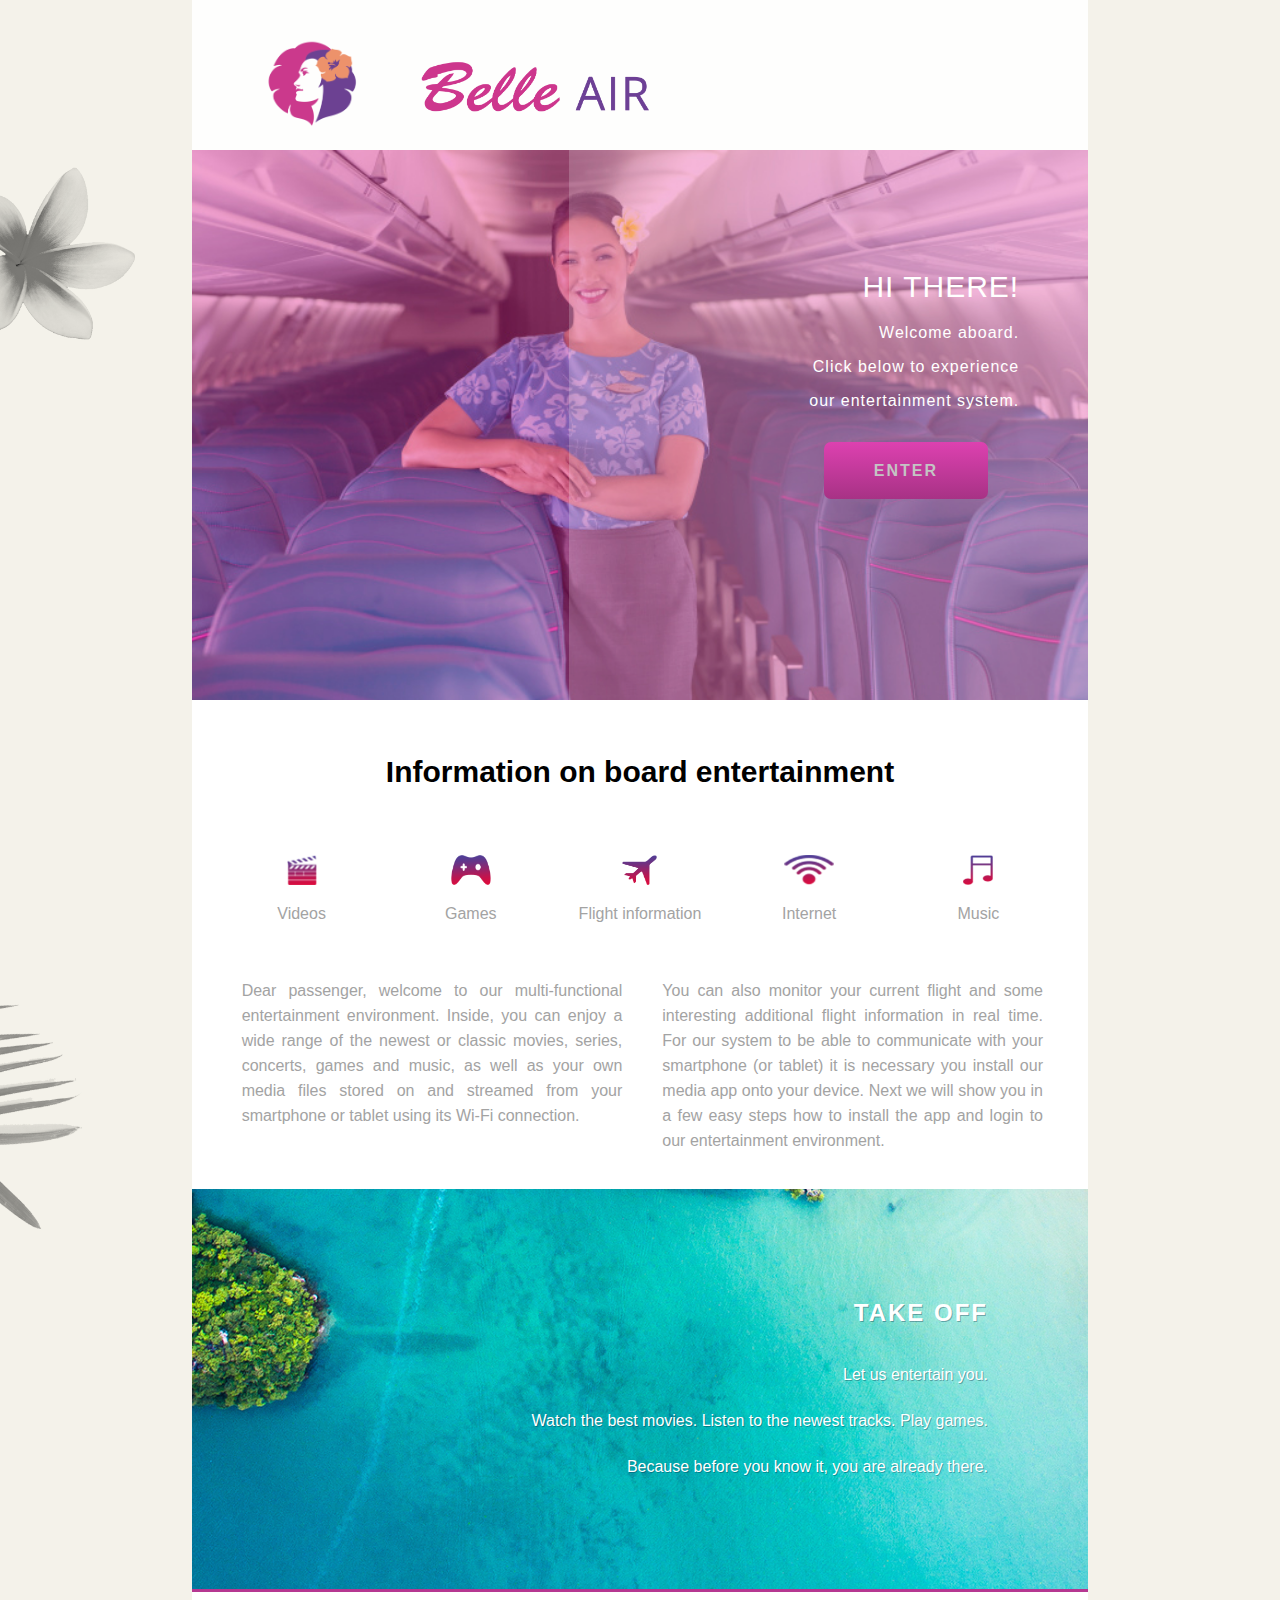
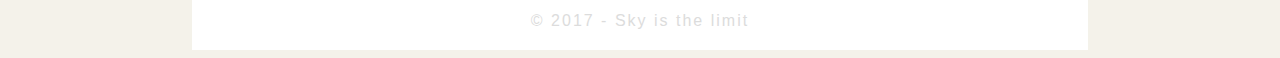
==== web/index.html @ 23a6c128 "New commit Nico Version 3.4 Added working solution for JSON API and AJAX FlightInfo" ====
<!DOCTYPE html>
<!--
Comment from Nico:
Sprint3 Commit in GitHub toegevoegd
New commit Nico Version 3.4
Added working solution for JSON API and AJAX FlightInfo
Open http://localhost:8080/skyisthelimit/index.html in browser to view this page.
Open http://localhost:8080/skyisthelimit/resources/greeting in  browser to view RESTful app.
GitHub SSH: git@github.com:Nico-Bijl/skyisthelimit.git
GitHub HTTPS: https://github.com/Nico-Bijl/skyisthelimit.git
-->
<html lang="en-US">
<head>
<meta charset="UTF-8">
<meta http-equiv="X-UA-Compatible" content="IE=edge">
<meta name="viewport" content="width=device-width, initial-scale=1">
<title>Download viewer</title>
<link href="font-awesome-4.7.0/css/font-awesome.min.css">
<link href="styles.css" rel="stylesheet" type="text/css">
</head>
<body>

<section class="mobile" id="hero">
 
 <a class="button2" href="download.html" target="_top">Download</a>
  <h1 class="inbox">Welcome aboard.</h1>
  <p class="inbox">Download to experience </p>
  <p class="inbox">our entertainment system.</p>
    </section>

<!-- header -->

 <header>
    <section class="header" id="header">
      <div class="logo" id="logo"> <a href="#" target="_self"><img src="img/logo.png" alt="logo" style="width:100px; height:auto;"> </a></div>
      <div class="logotext" id="logotext"> <img src="img/logo_belle.png" alt="Belle AIR" style="width:250px; height:auto;" width="100"> </div>
    </section>
  </header>
  
<!-- Main Container -->

<div class="container"> 
  
  <!-- Navigation -->
  
 
  
  <!-- slider -->
  <section class="hero" id="hero">
    <div class="box">
      <h1 class="inbox" style="font-weight: lighter;">HI THERE!</h1>
      <p class="inbox">Welcome aboard.</p>
      <p class="inbox">Click below to experience</p>
      <p class="inbox">our entertainment system.</p>
      <br>
      <br>
      
      
        <!-- button popup --><a class="button" href="./home_menu.html" target="_top">Enter</a></div>
      
  </section>
  
  <!-- About Section -->
  <section class="about" id="about">
    <h1 class="quote_column">Information on board entertainment<br>
    </h1>
    <div class="gallery">
    <div class="thumbnail">
      <p><img src="img/icons/movie.png" alt="videos" style="width:30px;height:30px;"></p>
      
      <p>Videos</p>
    </div>
    <div class="thumbnail">
      <p><img src="img/icons/game.png" alt="games" style="width:40px;height:30px;"></p>
      
      <p>Games</p>
    </div>
    <div class="thumbnail">
      <p><img src="img/icons/plane.png" alt="flight info" style="width:35px;height:30px;"></p>
     
      <p>Flight information</p>
    </div>
    <div class="thumbnail">
      <p><img src="img/icons/wifi.png" alt="internet" style="width:50px;height:30px;"></p>
      
      <p>Internet</p>
    </div>
    <div class="thumbnail">
      <p><img src="img/icons/muziek.png" alt="music" style="width:30px;height:30px;"></p>
          <p>Music</p>
    </div>
  </div>
       
      <div>
        <p class="text_column">You can also monitor your current flight and some interesting additional flight information in real time. For our system to be able to communicate with your smartphone (or tablet) it is necessary you install our media app onto your device. Next we will show you in a few easy steps how to install the app and login to our entertainment environment. </p>
        <p class="text_column">Dear passenger, welcome to our multi-functional entertainment environment. Inside, you can enjoy a wide range of the newest or classic movies, series, concerts, games and music, as well as your own media files stored on and streamed from your smartphone or tablet using its Wi-Fi connection. </p>
      </div>
  </section>
  
  <!-- Parallax  -->
  <section class="banner" style="text-shadow: 1px 1px rgba(5,5,35,0.3);">
    <h2 class="parallax" >TAKE OFF</h2>
    <p class="parallax_description">Let us entertain you.<br>
      <br>
      Watch the best movies. Listen to the newest tracks. Play games.<br>
      <br>
      Because before you know it, you are already there. </p>
  </section>
  
  <!-- Stats Gallery  -->

  
  <!-- Footer Section -->
  <section class="footer_banner" id="contact"> </section>
  <!-- Copyrights Section -->
  <div class="copyright">&copy; 2017 - Sky is the limit </div>
</div>
<!-- Main Container Ends -->
</body>
</html>
---- web/styles.css ----
@charset "UTF-8";
/* Body */
body {
	font-family: "Helvetica Neue", Helvetica, Arial, "sans-serif";
	background-color: #f4f2ea;
	background-image: url(./img/flower1.png);
	background-repeat: no-repeat;
	background-size: contain;
	margin-top: 0;
	margin-right: 0px;
	margin-left: 0px;
	font-style: normal;
	font-weight: 200;
}

.mobile	{
	display: none
}

/* header */

.header {
	width: 70%;
	height: 150px;
	position: fixed;
	top: 0;
	left: 0;
	right: 0;
	background-color: rgba(255,255,255,0.9);
	margin-left: auto;
	margin-right: auto;
}

.logo {
	color: #fff;
	width: 150px;
	float: left;
	margin-top: 30px;
	margin-left: 70px;
	margin-bottom: 100px;
}
.logotext {
	color: #fff;
	width: 100px;
	float: left;
	margin-top: 50px;
	margin-left: 0px;
	margin-bottom: 100px;
}

/* container */

.container {
	width: 70%;
	margin-top: 150px;
	margin-left: auto;
	margin-right: auto;
	background-color: #FFFFFF;
}


	


/* slider */
.hero {
	background-color: #B3B3B3;
	background-image: url(./img/welkomheader.jpg);
	padding-top: 0px;
	padding-bottom: 0px;
	background-repeat: no-repeat;
	background-clip: content-box;
	background-size: cover;
	height:auto;
}
.box {
	width: 30%;
	height: 300px;
	background: rgba(255,255,255,0.2);
	padding: 100px 100px 150px 150px;
	text-align: right;
	color: #FFFFFF;
	font-weight: lighter;
	letter-spacing: 1px;
	margin-left: auto; 
}

.inbox{
	text-align: right;
	width: 300px;
	}

.button {
	width: 200px;
	padding: 20px 50px;
	float:inherit;
	right: 20%;
	text-align: center;
	text-transform: uppercase;
	font-weight: bold;
	letter-spacing: 2px;
	transition: all 0.3s linear;
	border-radius: 7px;
	color: #C4C4C4;
	background-image: -webkit-linear-gradient(#dd41b0, #a73285);
	background-image: -o-linear-gradient(#dd41b0, #a73285);
	background-image: -moz-linear-gradient(#dd41b0, #a73285);
	background-image: linear-gradient(#dd41b0, #a73285);
	text-decoration: none;
}
.button:hover {
	background-image: -webkit-linear-gradient(#ee47be, #b63992);
	background-image: -o-linear-gradient(#ee47be, #b63992);
	background-image: -moz-linear-gradient(#ee47be, #b63992);
	background-image: linear-gradient(#ee47be, #b63992);
	color: #FFFFFF;
	cursor: pointer;
}
.overlay {
	position: fixed;
	top: 0;
	bottom: 0;
	left: 0;
	right: 0;
	background: rgba(0, 0, 0, 0.7);
	transition: opacity 500ms;
	visibility: hidden;
	opacity: 0;
}
.overlay:target {
	visibility: visible;
	opacity: 1;
}
.popup {
	
	width: 400px;
	position: relative;
	margin: 10% auto;
	padding: 5px 20px 13px 20px;
	border-radius: 10px;
	background: #F4F2EA;
}
.popup h2 {
	margin: 50px;
	padding: 50px;
	color: #333;
	font-family: Tahoma, Arial, sans-serif;
}
.popup .close {
	position: absolute;
	top: 20px;
	right: 30px;
	transition: all 200ms;
	font-size: 30px;
	font-weight: bold;
	text-decoration: none;
	color: #fff;
}
.popup .close:hover {
	color: #fff;
}

/* text */

.quote_column{
	width: 100%;
	text-align: center;	
	
	
}
h1 {
    font-size: 30px;
}

.text_column {
	width: 45%;
	text-align: justify;
	font-weight: lighter;
	line-height: 25px;
	float: right;
	padding-left: 20px;
	padding-right: 20px;
	color: #A3A3A3;
}
.about {
	padding-left: 25px;
	padding-right: 25px;
	padding-top: 35px;
	display:inline-block;
	background-color: #FFFFFF;
	margin-top: 0px;
}
/* Stats Gallery */
.stats {
	color: #717070;
	margin-bottom: 5px;
}
.gallery {
	clear: both;
	display: inline-block;
	width: 100%;
	background-color: #FFFFFF;
	/* [disabled]min-width: 400px;
*/
	padding-bottom: 35px;
	padding-top: 0px;
	margin-top: -5px;
	margin-bottom: 0px;
}
.thumbnail {
	width: 20%;
	text-align: center;
	float: left;
	margin-top: 35px;
}
.gallery .thumbnail h4 {
	margin-top: 5px;
	margin-right: 5px;
	margin-bottom: 5px;
	margin-left: 5px;
	color: #52BAD5;
}
.gallery .thumbnail p {
	margin-bottom: 0px;
	margin-left: 0px;
	color: #A3A3A3;
}



/* Parallax Section */
.banner {
	background-image: url(./img/island.jpg);
	height: 400px;
	background-attachment: fixed;
	background-size: cover;
	background-repeat: no-repeat;
}
.parallax {
	color: #FFFFFF;
	text-align: right;
	padding-right: 100px;
	padding-top: 110px;
	letter-spacing: 2px;
	margin-top: 20px;
}
.parallax_description {
	color: #FFFFFF;
	text-align: right;
	padding-right: 100px;
	width: 70%;
	float: right;
	font-weight: lighter;
	line-height: 23px;
}
/* More info */
footer {
	background-color: #FFFFFF;
	padding-bottom: 35px;
}



.copyright {
	text-align: center;
	padding-top: 20px;
	padding-bottom: 20px;
	background-color: #FFFFFF;
	color: #DCDCDC;
	letter-spacing: 2px;
	border-top-width: 2px;
}
.footer_banner {
	background-color: #ffffff;
	border-top: 3px solid #b63791
}
footer {
	display: inline-block;
	margin-top: 20px;
	margin-bottom: 20px;
}
.hidden {
	display: none;
}

/* Ipad & bigger phone */

@media (max-width: 800px){
	.header {
	width: 100%;
	height: 150px;
	background-color: #FFFFFF;
	}
	.container {
		padding-top: 50px;
	width: 100%;
	background-color: #FFFFFF;
}
	
	.inbox{
		text-align: center;
		padding: auto;
	}
	
	
}

@media (max-width: 1230px){
	.text_column {
	width: 90%;
	text-align: justify;
	font-weight: lighter;
	line-height: 25px;
	float: right;
	padding-right: 40px;
	color: #A3A3A3;
}
	
	.inbox{
	width: 200px;	
	text-align: justify;
		
	}
}

@media (max-width: 400px){
    .body {
        width: 100% !important;
    }

}
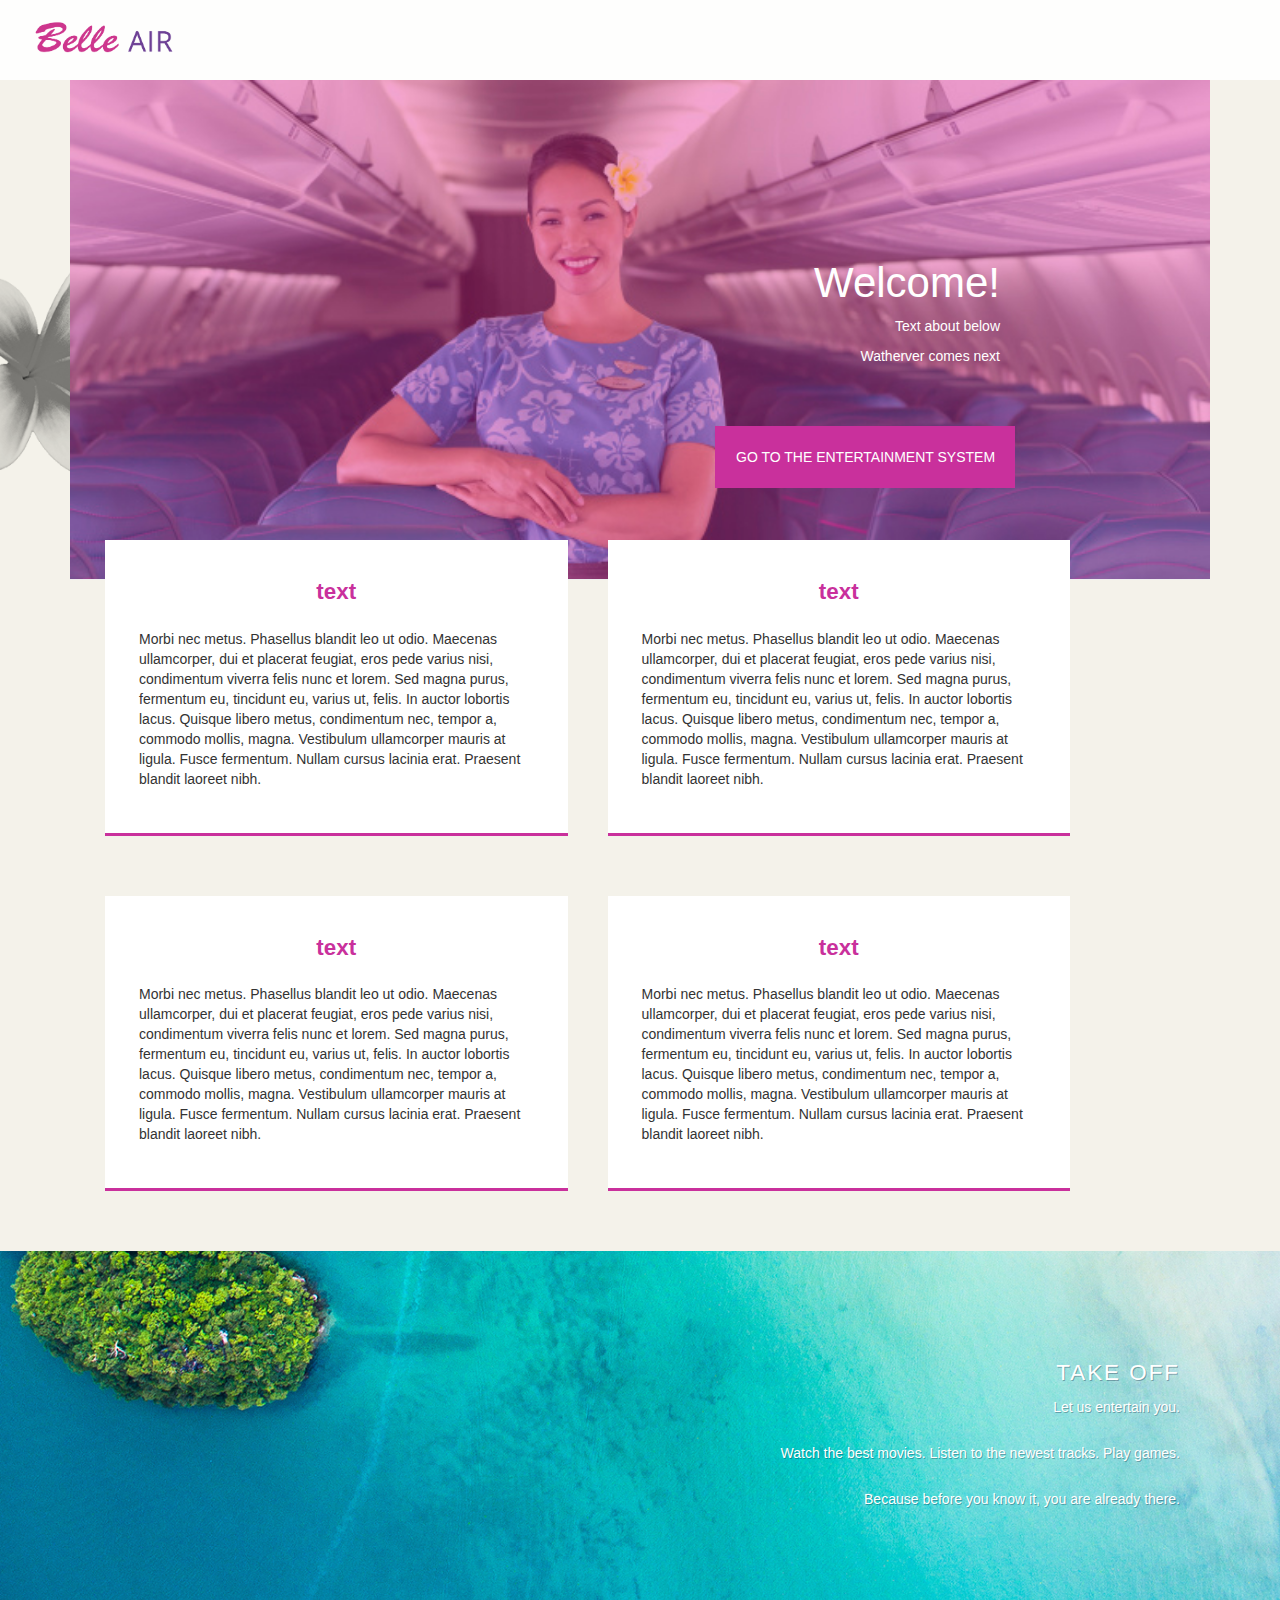
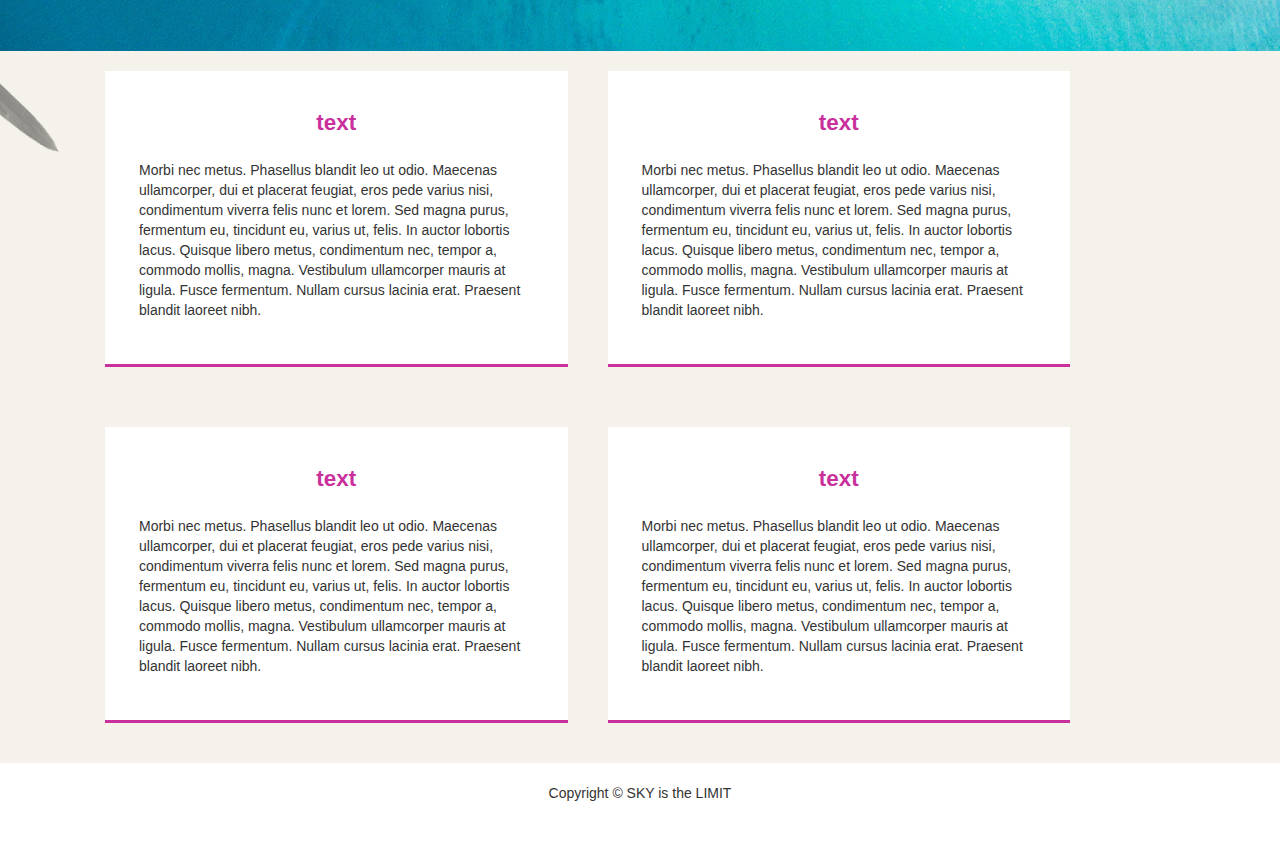
==== commit 88fe5175: "Final commit Nico Version 4.4" ====
--- a/web/index.html
+++ b/web/index.html
@@ -1,120 +1,180 @@
- <!DOCTYPE html>
-<!--
-Comment from Nico:
-Sprint3 Commit in GitHub toegevoegd
-New commit Nico Version 3.4
-Added working solution for JSON API and AJAX FlightInfo
-Open http://localhost:8080/skyisthelimit/index.html in browser to view this page.
-Open http://localhost:8080/skyisthelimit/resources/greeting in  browser to view RESTful app.
-GitHub SSH: git@github.com:Nico-Bijl/skyisthelimit.git
-GitHub HTTPS: https://github.com/Nico-Bijl/skyisthelimit.git
--->
-<html lang="en-US">
+<!doctype html>
+
+<html lang="en">
+
 <head>
 <meta charset="UTF-8">
 <meta http-equiv="X-UA-Compatible" content="IE=edge">
 <meta name="viewport" content="width=device-width, initial-scale=1">
-<title>Download viewer</title>
-<link href="font-awesome-4.7.0/css/font-awesome.min.css">
-<link href="styles.css" rel="stylesheet" type="text/css">
+<title>Help</title>
+<link rel="stylesheet" href="font-awesome-4.7.0/css/font-awesome.min.css">
+<!-- Bootstrap -->
+<link rel="stylesheet" href="./css/bootstrap.min.css">
+<!-- Normal css -->
+<link rel="stylesheet" href="main_sub_styles.css">
 </head>
+
+<!-- Body -->
 <body>
 
-<section class="mobile" id="hero">
- 
- <a class="button2" href="download.html" target="_top">Download</a>
-  <h1 class="inbox">Welcome aboard.</h1>
-  <p class="inbox">Download to experience </p>
-  <p class="inbox">our entertainment system.</p>
-    </section>
-
-<!-- header -->
-
- <header>
-    <section class="header" id="header">
-      <div class="logo" id="logo"> <a href="#" target="_self"><img src="img/logo.png" alt="logo" style="width:100px; height:auto;"> </a></div>
-      <div class="logotext" id="logotext"> <img src="img/logo_belle.png" alt="Belle AIR" style="width:250px; height:auto;" width="100"> </div>
-    </section>
-  </header>
-  
-<!-- Main Container -->
-
-<div class="container"> 
-  
-  <!-- Navigation -->
-  
- 
-  
-  <!-- slider -->
-  <section class="hero" id="hero">
-    <div class="box">
-      <h1 class="inbox" style="font-weight: lighter;">HI THERE!</h1>
-      <p class="inbox">Welcome aboard.</p>
-      <p class="inbox">Click below to experience</p>
-      <p class="inbox">our entertainment system.</p>
-      <br>
-      <br>
-      
-      
-        <!-- button popup --><a class="button" href="./home_menu.html" target="_top">Enter</a></div>
-      
-  </section>
-  
-  <!-- About Section -->
-  <section class="about" id="about">
-    <h1 class="quote_column">Information on board entertainment<br>
-    </h1>
-    <div class="gallery">
-    <div class="thumbnail">
-      <p><img src="img/icons/movie.png" alt="videos" style="width:30px;height:30px;"></p>
-      
-      <p>Videos</p>
-    </div>
-    <div class="thumbnail">
-      <p><img src="img/icons/game.png" alt="games" style="width:40px;height:30px;"></p>
-      
-      <p>Games</p>
-    </div>
-    <div class="thumbnail">
-      <p><img src="img/icons/plane.png" alt="flight info" style="width:35px;height:30px;"></p>
-     
-      <p>Flight information</p>
-    </div>
-    <div class="thumbnail">
-      <p><img src="img/icons/wifi.png" alt="internet" style="width:50px;height:30px;"></p>
-      
-      <p>Internet</p>
-    </div>
-    <div class="thumbnail">
-      <p><img src="img/icons/muziek.png" alt="music" style="width:30px;height:30px;"></p>
-          <p>Music</p>
+<!-- Navigation -->
+<div class="container">
+  <div class="row-centered" style="text-align: left;"><nav class="navbar default navbar-fixed-top col-md-offset-0 col-md-12 col-lg-12 col-lg-offset-0">
+  <div class="container-fluid"> 
+    <div class="navbar-header">
+      <a href="home_menu.html" class="navbar-brand"><img src="./img/logo_belle.png" alt="Belle AIR" style="width:150px;"> </a></div>
+    <div class="collapse navbar-collapse" id="bs-example-navbar-collapse-1">
     </div>
   </div>
-       
-      <div>
-        <p class="text_column">You can also monitor your current flight and some interesting additional flight information in real time. For our system to be able to communicate with your smartphone (or tablet) it is necessary you install our media app onto your device. Next we will show you in a few easy steps how to install the app and login to our entertainment environment. </p>
-        <p class="text_column">Dear passenger, welcome to our multi-functional entertainment environment. Inside, you can enjoy a wide range of the newest or classic movies, series, concerts, games and music, as well as your own media files stored on and streamed from your smartphone or tablet using its Wi-Fi connection. </p>
+</nav>
+  </div>
+  </div>
+<!-- /Navigation -->
+
+
+
+
+<!-- Header -->
+<div class="container">
+  <div class="row-centered" style="text-align: left;">
+<header>
+  <div class="page-header col-lg-12" id="helpHeader">
+
+        <div class="container ">
+            <div class="row col-lg-offset-3 col-lg-6">
+                
+                    <div class="group col-lg-offset-7 col-lg-7" style="text-align: right; margin-bottom: 20px; margin-right: 30px;">
+                        <h1 style="color: #fff;"> <span>Welcome!</span></h4>
+                        <p style="color: #fff;"> Text about below</p>
+                        <p style="color: #fff;">Watherver comes next <br> <br><br> <br>
+                        <a href="home_menu.html" class="btn" style="padding: 20px; width: 300px;" role="button">GO TO THE ENTERTAINMENT SYSTEM</a>         
+                        </p>
+                        
+                    </div>
+        </div>
       </div>
-  </section>
-  
+</header>
+  </div>
+  </div>
+<!-- / Header -->
+
+
+<div class="container">
+  <div class="row-centered" style="text-align: left;">
+    <div class="col-lg-12" style="margin-bottom: 20px;"> 
+      
+      <div class="card-group col-lg-5" id="card-genre" style="background: white; padding: 20px; min-width: 250px; ">
+          <div>
+            <h2> <strong>text</strong> </h2>
+          </div>
+          <div class="card-block">  <p>Morbi nec metus. Phasellus blandit leo ut odio. Maecenas ullamcorper, dui et placerat feugiat, eros pede varius nisi, condimentum viverra felis nunc et lorem. Sed magna purus, fermentum eu, tincidunt eu, varius ut, felis. In auctor lobortis lacus. Quisque libero metus, condimentum nec, tempor a, commodo mollis, magna. Vestibulum ullamcorper mauris at ligula. Fusce fermentum. Nullam cursus lacinia erat. Praesent blandit laoreet nibh.</p>
+          </div>
+      </div>
+      
+      <div class="card-group col-lg-5" id="card-genre" style="background: white; padding: 20px; min-width: 250px; ">
+          <div>
+            <h2> <strong>text</strong> </h2>
+          </div>
+          <div class="card-block">  <p>Morbi nec metus. Phasellus blandit leo ut odio. Maecenas ullamcorper, dui et placerat feugiat, eros pede varius nisi, condimentum viverra felis nunc et lorem. Sed magna purus, fermentum eu, tincidunt eu, varius ut, felis. In auctor lobortis lacus. Quisque libero metus, condimentum nec, tempor a, commodo mollis, magna. Vestibulum ullamcorper mauris at ligula. Fusce fermentum. Nullam cursus lacinia erat. Praesent blandit laoreet nibh.</p>
+          </div>
+      </div>
+      
+	</div>
+  </div>
+  </div>
+
+  <div class="container">
+  <div class="row-centered" style="text-align: left;">
+    <div class="col-lg-12" style="margin-bottom: 20px;"> 
+      
+      <div class="card-group col-lg-5" id="card-genre" style="background: white; padding: 20px; min-width: 250px; ">
+          <div>
+            <h2> <strong>text</strong> </h2>
+          </div>
+          <div class="card-block">  <p>Morbi nec metus. Phasellus blandit leo ut odio. Maecenas ullamcorper, dui et placerat feugiat, eros pede varius nisi, condimentum viverra felis nunc et lorem. Sed magna purus, fermentum eu, tincidunt eu, varius ut, felis. In auctor lobortis lacus. Quisque libero metus, condimentum nec, tempor a, commodo mollis, magna. Vestibulum ullamcorper mauris at ligula. Fusce fermentum. Nullam cursus lacinia erat. Praesent blandit laoreet nibh.</p>
+          </div>
+      </div>
+      
+      <div class="card-group col-lg-5" id="card-genre" style="background: white; padding: 20px; min-width: 250px; ">
+          <div>
+            <h2> <strong>text</strong> </h2>
+          </div>
+          <div class="card-block">  <p>Morbi nec metus. Phasellus blandit leo ut odio. Maecenas ullamcorper, dui et placerat feugiat, eros pede varius nisi, condimentum viverra felis nunc et lorem. Sed magna purus, fermentum eu, tincidunt eu, varius ut, felis. In auctor lobortis lacus. Quisque libero metus, condimentum nec, tempor a, commodo mollis, magna. Vestibulum ullamcorper mauris at ligula. Fusce fermentum. Nullam cursus lacinia erat. Praesent blandit laoreet nibh.</p>
+          </div>
+      </div>
+      
+  </div>
+  </div>
+  </div>
+
   <!-- Parallax  -->
-  <section class="banner" style="text-shadow: 1px 1px rgba(5,5,35,0.3);">
+  <div class="banner" style="text-shadow: 1px 1px rgba(5,5,35,0.3);">
     <h2 class="parallax" >TAKE OFF</h2>
     <p class="parallax_description">Let us entertain you.<br>
       <br>
       Watch the best movies. Listen to the newest tracks. Play games.<br>
       <br>
       Because before you know it, you are already there. </p>
-  </section>
-  
-  <!-- Stats Gallery  -->
+  </div>
+  <!-- / Parallax  -->
 
-  
-  <!-- Footer Section -->
-  <section class="footer_banner" id="contact"> </section>
-  <!-- Copyrights Section -->
-  <div class="copyright">&copy; 2017 - Sky is the limit </div>
-</div>
-<!-- Main Container Ends -->
+  <div class="container">
+  <div class="row-centered" style="text-align: left;">
+    <div class="col-lg-12" style="margin-bottom: 20px;"> 
+      
+      <div class="card-group col-lg-5" id="card-genre" style="background: white; padding: 20px; min-width: 250px; ">
+          <div>
+            <h2> <strong>text</strong> </h2>
+          </div>
+          <div class="card-block">  <p>Morbi nec metus. Phasellus blandit leo ut odio. Maecenas ullamcorper, dui et placerat feugiat, eros pede varius nisi, condimentum viverra felis nunc et lorem. Sed magna purus, fermentum eu, tincidunt eu, varius ut, felis. In auctor lobortis lacus. Quisque libero metus, condimentum nec, tempor a, commodo mollis, magna. Vestibulum ullamcorper mauris at ligula. Fusce fermentum. Nullam cursus lacinia erat. Praesent blandit laoreet nibh.</p>
+          </div>
+      </div>
+      
+      <div class="card-group col-lg-5" id="card-genre" style="background: white; padding: 20px; min-width: 250px; ">
+          <div>
+            <h2> <strong>text</strong> </h2>
+          </div>
+          <div class="card-block">  <p>Morbi nec metus. Phasellus blandit leo ut odio. Maecenas ullamcorper, dui et placerat feugiat, eros pede varius nisi, condimentum viverra felis nunc et lorem. Sed magna purus, fermentum eu, tincidunt eu, varius ut, felis. In auctor lobortis lacus. Quisque libero metus, condimentum nec, tempor a, commodo mollis, magna. Vestibulum ullamcorper mauris at ligula. Fusce fermentum. Nullam cursus lacinia erat. Praesent blandit laoreet nibh.</p>
+          </div>
+      </div>
+      
+  </div>
+  </div>
+  </div>
+
+  <div class="container">
+  <div class="row-centered" style="text-align: left;">
+    <div class="col-lg-12" style="margin-bottom: 20px;"> 
+      
+      <div class="card-group col-lg-5" id="card-genre" style="background: white; padding: 20px; min-width: 250px; ">
+          <div>
+            <h2> <strong>text</strong> </h2>
+          </div>
+          <div class="card-block">  <p>Morbi nec metus. Phasellus blandit leo ut odio. Maecenas ullamcorper, dui et placerat feugiat, eros pede varius nisi, condimentum viverra felis nunc et lorem. Sed magna purus, fermentum eu, tincidunt eu, varius ut, felis. In auctor lobortis lacus. Quisque libero metus, condimentum nec, tempor a, commodo mollis, magna. Vestibulum ullamcorper mauris at ligula. Fusce fermentum. Nullam cursus lacinia erat. Praesent blandit laoreet nibh.</p>
+          </div>
+      </div>
+      
+      <div class="card-group col-lg-5" id="card-genre" style="background: white; padding: 20px; min-width: 250px; ">
+          <div>
+            <h2> <strong>text</strong> </h2>
+          </div>
+          <div class="card-block">  <p>Morbi nec metus. Phasellus blandit leo ut odio. Maecenas ullamcorper, dui et placerat feugiat, eros pede varius nisi, condimentum viverra felis nunc et lorem. Sed magna purus, fermentum eu, tincidunt eu, varius ut, felis. In auctor lobortis lacus. Quisque libero metus, condimentum nec, tempor a, commodo mollis, magna. Vestibulum ullamcorper mauris at ligula. Fusce fermentum. Nullam cursus lacinia erat. Praesent blandit laoreet nibh.</p>
+          </div>
+      </div>
+      
+  </div>
+  </div>
+  </div>
+
+<!-- FOOTER -->
+  <div class="container">
+    <footer class="footer"  style="text-align: center;">
+      <div class="col-xs-12 col-lg-6 col-lg-offset-3">
+        <p>Copyright © SKY is the LIMIT</p>
+      </div>
+    </footer>
+  </div>
+<!-- / FOOTER --> 
+
 </body>
-</html>
+</html>--- a/web/main_sub_styles.css
+++ b/web/main_sub_styles.css
@@ -0,0 +1,655 @@
+@charset "UTF-8";
+/* CSS Document
+Main colors Belle_air:
+/*background-color: #C9309C; (pink)
+background-color: #6E4497; (purple)
+*/
+
+
+
+/*---------- headers -----------*/
+
+#helpHeader {
+	top: 80px;
+	min-height: 500px;
+	background: url("img/welkomheader.jpg");
+	background-size: cover;
+	background-repeat: no-repeat;
+	background-position: top;
+}
+
+.page-header {
+	padding: 10em 0 1em 0;
+	margin-top: 0;
+	background: url("img/house_sea.jpg");
+	background-size: cover;
+	background-repeat: no-repeat;
+	background-position: center;
+}
+
+#action {
+	padding: 10em 0 1em 0;
+	background: url("img/movie_cover/header_action.jpg");
+	background-size: cover;
+	background-repeat: no-repeat;
+	background-position: center;
+
+}
+
+#game {
+  position: fixed; 
+  top: 0; 
+  left: 0; 
+  min-width: 100%;
+  min-height: 100%;
+
+}
+
+
+/*---------- / headers -----------*/
+
+.footer{
+	font: #000;
+	background-color: white;
+	position: absolute;
+	left: 0;
+  	width: 100%;
+  	padding-top: 20px;
+  	padding-bottom: 30px;
+}
+
+/*---------- footer game -----------*/
+#footer{
+	font: #000;
+	background-color: white;
+	position: absolute;
+	left: 0;
+  	bottom: 0;
+  	width: 100%;
+  	padding-top: 20px;
+  	padding-bottom: 30px;
+}
+/*---------- / footer game -----------*/
+
+
+/*---------- table -----------*/
+
+
+
+th {
+	background-color: #C9309C;	
+	color: #ffffff;
+	vertical-align: middle;
+}
+
+.table-responsive tbody tr td{
+    	text-align: left;
+
+}
+
+.table-hover tbody tr:hover td, .table-hover tbody tr:hover th {
+	background-color: #ffffff;
+	color: #C9309C;
+
+}
+/*---------- / table -----------*/
+
+
+
+/*---------- pink button -----------*/
+
+.btn {
+	background-color: #C9309C;
+	color:#fff;	
+	border: 1px solid #C9309C;
+	padding: 10px 40px;	
+	border-radius: 0;
+
+}
+
+.btn:hover {
+	background-color: #ffffff;
+	color: #C9309C;
+
+	border-radius: 0;
+}
+
+.btn:active {
+	background-color: #C9309C;
+	color:#fff;	
+	border: none;
+}
+
+.btn:active:focus {
+	background-color: #C9309C;
+	color:#fff;	
+	border: none;
+}
+
+
+
+.btn:focus {
+	background-color: #C9309C;
+	color:#fff;	
+	border: none;
+}
+
+
+/*---------- / pink button -----------*/
+
+/*---------- cards -----------*/
+
+
+.card {
+    font-size: 1em;
+    overflow: hidden;
+    padding: 0;
+    border: none;
+}
+
+.card-block {
+    font-size: 1em;
+    position: relative;
+    margin: 0;
+    padding: 1em;
+    border: none;
+    box-shadow: none;
+	border-bottom: #C9309C;
+}
+
+.card-img-top {
+    display: block;
+    width: 100%;
+    height: auto;
+}
+
+.card-title {
+    font-size: 1.28571429em;
+    font-weight: 700;
+    line-height: 1.2857em;
+}
+
+.card-text {
+    clear: both;
+    margin-top: .5em;
+    color: rgba(0, 0, 0, .68);
+}
+
+/*---------- / cards -----------*/
+
+/*---------- carousel -----------*/
+
+
+.carousel-inner .active.left { left: -16.7%; }
+.carousel-inner .next        { left:  16.7%; }
+.carousel-inner .prev        { left: -16.7%; }
+.carousel-control.left,.carousel-control.right {background-image:none;}
+.item:not(.prev) {visibility: visible;}
+.item.right:not(.prev) {visibility: hidden;}
+.rightest{ visibility: visible;}
+
+.carousel-inner .item a img {
+	margin: auto;
+}
+
+@keyframes carousel{
+    0%    { left:0; }
+    11%   { left:0; }
+    12.5% { left:-25%; }
+    23.5% { left:-25%; }
+    25%   { left:-50%;; }
+    36%   { left:-50%; }
+    37.5% { left:-75%; }
+    48.5% { left:-75%; }
+    50%   { left:-100%; }
+    61%   { left:-100%; }
+    62.5% { left:-75%; }
+    73.5% { left:-75%; }
+    75%   { left:-50%; }
+    86%   { left:-50%; }
+    87.5% { left:-25%; }
+    98.5% { left:0 }
+    100%  { left:0; }
+}
+
+/*---------- / carousel -----------*/
+
+.row-centered {
+	text-align: center;
+}
+
+.col-centered {
+	display: inline-block;
+	float: none;
+	text-align: left;
+	margin-right: -4px;
+}
+
+
+body {
+	font-family: "Helvetica Neue", Helvetica, Arial, "sans-serif";
+	background-color: #f4f2ea;
+	background-image: url(./img/flower1.png);
+	background-repeat: no-repeat;
+	background-size: contain;
+	margin-top: 0px;
+	margin-right: 0px;
+	margin-left: 0px;
+	font-style: normal;
+	font-weight: 200;
+}
+
+h1 {
+	font-size: 3em;
+	text-align: right;
+}
+
+h2 {
+	color: #C9309C;
+	font-weight: 100;
+	font-size: 1.6em;
+	text-align: center;
+}
+
+/*---------- navigation -----------*/
+
+.navbar {
+	background-color: hsla(0,0%,100%,0.87);
+	border-color: transparent;
+	height: 80px;
+	text-align: center;
+}
+
+/*.navbar .nav > li > a {
+}*/
+
+.navbar .nav > li > a {
+	/*color: #FCCB3C;*/
+	color: #00B8FF;
+	font-size: 1.2em;
+	margin-top: 20px;
+	text-shadow: 0 -0.5px 0 rgba(50, 50, 50, 1);
+	background-color: transparent;
+}
+
+.navbar .nav > li > a:hover {
+	color: #ffffff;
+	background-color: #C9309C;
+}
+
+.navbar .nav > .active > a {
+	background-color: white;
+	color: #C9309C;
+}
+
+.navbar .nav > .active > a:hover {
+	background-color: white;
+	color: #C9309C;
+}
+.navbar .nav > .active {
+	background-color: white;
+	color: #C9309C;
+}
+
+.navbar .navbar-toggle .icon-bar {
+	background-color: #C9309C;
+}
+
+.navbar .navbar-toggle {
+	margin-top: 20px;
+	border:none;
+}
+
+.navbar .navbar-toggle .icon-bar {
+	background: #C9309C;
+}
+
+.navbar .navbar-toggle a:hover {
+	margin-top: 20px;
+}
+
+.dropdown-menu {
+	text-align: center;
+	border: none;	
+}
+
+.dropdown-menu > li > a {
+
+	font-weight: 100;
+	background-color: #fff;
+	color:#9F9F9F;
+}
+
+.dropdown-menu > li > a:hover {
+	color: #fff;
+    background-color: #C9309C;
+	font-weight: 100;
+}
+
+.dropdown-menu > .active > a, .dropdown-menu > .active > a:hover, .dropdown-menu > .active {
+  color: #fff;
+  background-color: #6E4497;
+  border-color: #fff;
+}
+
+#help {
+	background-color: #fff;
+	padding: 5px; 
+	color: #C9309C; 
+	margin-top: -5px;
+}
+
+li #help:hover {
+	padding-top: 5px;
+
+}
+
+/*---------- / navigation -----------*/
+
+/*----------  flight number --------*/
+
+.vertical-align {
+  display: flex;
+  flex-direction: row;
+}
+
+.vertical-align > [class^="col-"],
+.vertical-align > [class*=" col-"] {
+  display: flex;
+  align-items: center;
+  justify-content: center; 
+}
+	
+#resultsFlight {
+	background: white;
+	
+}
+
+#resultsFlightUnder {
+	background: url("img/FromToBalk.png");
+	background-size:contain;
+	background-repeat: no-repeat;
+	background-position: bottom;
+}
+
+.progress{
+    height: 5px;
+    background: #C9309C;
+    box-shadow: none;
+    margin-top:20px;
+    overflow: visible;
+}
+
+
+.progress .progress-bar{
+    position: relative;
+}
+
+.progress .progress-bar span{
+    position: absolute;
+    right: -40px;
+   }
+
+
+
+.progress .progress-bar span:after{
+    content: "\f072";
+    font-family: fontawesome;
+    font-size: 48px;
+    color: #6E4497;
+    position: absolute;
+    top: -6px;
+    right: 6px;
+    transform: rotateZ(48deg);
+}
+
+
+.bar-step {
+    position:absolute;
+    margin-top:50px;
+	z-index:1;
+    font-size:12px;
+}
+
+.label-txt {
+    float: left;
+}
+
+
+
+
+/*---------- / flight number --------*/
+
+
+/*---------- Parallax --------*/
+.banner {
+	background-image: url(./img/island.jpg);
+	height: 400px;
+	background-attachment: fixed;
+	background-size: cover;
+	background-repeat: no-repeat;
+}
+.parallax {
+	color: #FFFFFF;
+	text-align: right;
+	padding-right: 100px;
+	padding-top: 110px;
+	letter-spacing: 2px;
+	margin-top: 20px;
+}
+.parallax_description {
+	color: #FFFFFF;
+	text-align: right;
+	padding-right: 100px;
+	width: 70%;
+	float: right;
+	font-weight: lighter;
+	line-height: 23px;
+}
+/*---------- / Parallax --------*/
+
+
+/*---------- genre cards -----------*/
+
+#card-genre {
+	border-bottom: 3px solid #C9309C;
+	align-content: center;
+	margin: 20px;
+}
+
+/*---------- flight info form -----------*/
+
+
+#contact .slider-masks {
+	background-color: rgba(129, 129, 129, 0.7);
+	height: 100%;
+	left: 0;
+	position: absolute;
+	top: 0;
+	width: 100%;
+}
+
+#contact .group {
+	margin-bottom: 25px;
+}
+
+#contact input, #contact textarea {
+	font-size: 13px;
+	padding: 20px 10px 10px 5px;
+	display: block;
+	width: 100%;
+	border: none;
+	background: transparent;
+	color: #C9309C;
+	font-size: 13px;
+}
+
+#contact input:focus, #contact textarea:focus {
+	outline: none;
+	border-bottom: none;
+}
+
+#contact label {
+	color: #C9309C;
+	font-size: 14px;
+	font-weight: normal;
+	position: absolute;
+	pointer-events: none;
+	left: 35px;
+	top: 10px;
+	transition: 0.2s ease all;
+	-moz-transition: 0.2s ease all;
+	-webkit-transition: 0.2s ease all;
+}
+
+
+ #contact input:focus ~ label, #contact input:valid ~ label, #contact textarea:focus ~ label, #contact textarea:valid ~ label {
+ top: -15px;
+ font-size: 12px;
+}
+
+#contact .bar {
+	position: relative;
+	display: block;
+	width: 100%;
+}
+
+#contact .bar:before, #contact .bar:after {
+	content: '';
+	height: 2px;
+	width: 0;
+	bottom: 1px;
+	position: absolute;
+	background: #C9309C;
+	transition: 0.2s ease all;
+	-moz-transition: 0.2s ease all;
+	-webkit-transition: 0.2s ease all;
+}
+
+#contact .bar:before {
+	left: 50%;
+}
+
+#contact .bar:after {
+	right: 50%;
+}
+
+#contact input:focus ~ .bar:before, #contact input:focus ~ .bar:after, #contact textarea:focus ~ .bar:after, #contact textarea:focus ~ .bar:before {
+	width: 50%;
+}
+
+#contact .highlight {
+	position: absolute;
+	height: 60%;
+	width: 100%;
+	top: 25%;
+	left: 25%;
+	pointer-events: none;
+	opacity: 0.5;
+}
+
+#contact input:focus ~ .highlight, #contact textarea:focus ~ .highlight {
+	-webkit-animation: inputHighlighter 0.3s ease;
+	-moz-animation: inputHighlighter 0.3s ease;
+	animation: inputHighlighter 0.3s ease;
+}
+
+#contact input[type=submit] {
+	border: 1px solid #C9309C !important;
+	background-color: white;
+	color: #C9309C;
+	padding: 10px;
+	font-weight: 700;
+	letter-spacing: 0.9px;
+	text-transform: uppercase;
+	transition: 0.2s ease all;
+	-moz-transition: 0.2s ease all;
+	-webkit-transition: 0.2s ease all;
+}
+
+#contact input[type=submit]:hover {
+	background: #C9309C;
+	color: #ffffff;
+}
+
+.group {
+	margin-top: 20px;
+	margin-bottom: 20px;
+
+
+}
+
+/*---------- modal -----------*/
+
+.modal-backdrop {
+	background-color: white;
+}
+
+.modal-header {
+	padding: 9px 15px;
+	background-color: #ffffff;
+}
+
+.modal-header .close {
+	margin-top: 2px
+}
+
+.modal-body {
+	padding: 50px;
+}
+
+
+
+/*---------- lightbox -----------*/
+.lightbox {
+	display: none;
+	position: fixed;
+	z-index: 999;
+	width: 100%;
+	height: 100%;
+	text-align: center;
+	top: 0;
+	left: 0;
+	background: rgba(0,0,0,0.8);
+}
+
+.lightbox video {
+	max-width: 90%;
+	max-height: 80%;
+	margin-top: 100px;
+}
+
+.lightbox:target {
+	outline: none;
+	display: block;
+}
+/*---------- / lightbox -----------*/
+
+@media (max-width: 767px) {
+	
+#bs-example-navbar-collapse-1 {
+	position: relative;
+	margin-top: 30px;
+	background-image: url(img/background_menu.png);
+	background-size: cover;
+	overflow: hidden;
+	min-height: 400px;
+	max-height: none !important;
+	height: 100% !important;
+}
+	
+#bs-example-navbar-collapse-1 {
+	padding-left: 50px;
+	}
+
+.navbar-fixed-top {
+	position: absolute;
+	margin: 0px;
+}
+
+#logoboven {
+	display: none;
+}
+
+}
+
